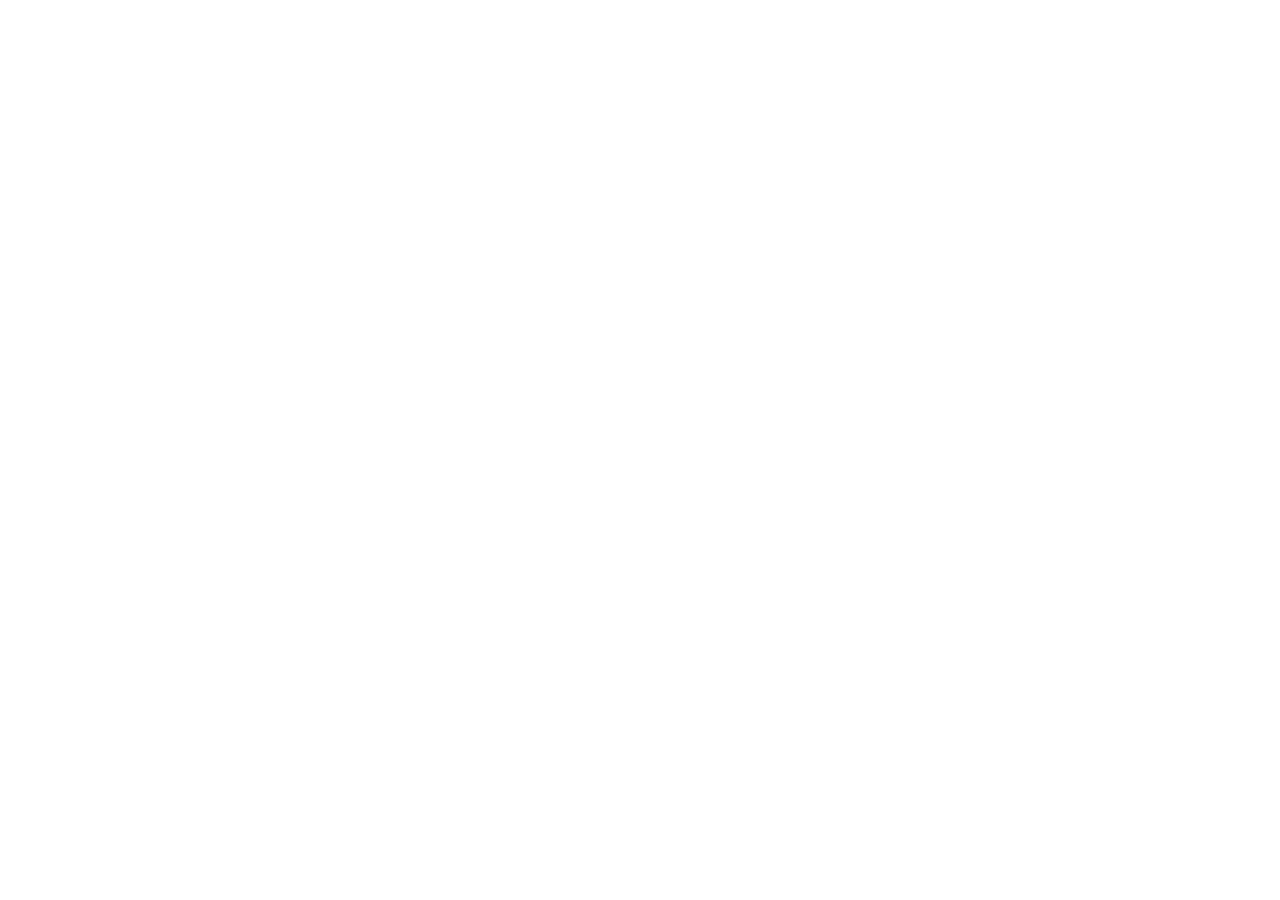
==== index.html @ 66a417a9 "Melhora leitura e aplica marca oficial Kamello com registro" ====
<!doctype html><html lang="pt-BR"><head><meta charset="UTF-8"/><meta name="viewport" content="width=device-width,initial-scale=1,viewport-fit=cover"/><meta name="theme-color" content="#282a51"/><meta name="description" content="Kamello. Pausas ativas e cuidado que cabem no seu dia."/><title>Kamello | Saúde e tecnologia</title>  <script type="module" crossorigin src="/kamellosaude/assets/app-Dc8Pgl37.js"></script>
  <link rel="modulepreload" crossorigin href="/kamellosaude/assets/modulepreload-polyfill-B5Qt9EMX.js">
  <link rel="stylesheet" crossorigin href="/kamellosaude/assets/app-Db_A7lzE.css">
</head><body><div id="root"></div></body></html>
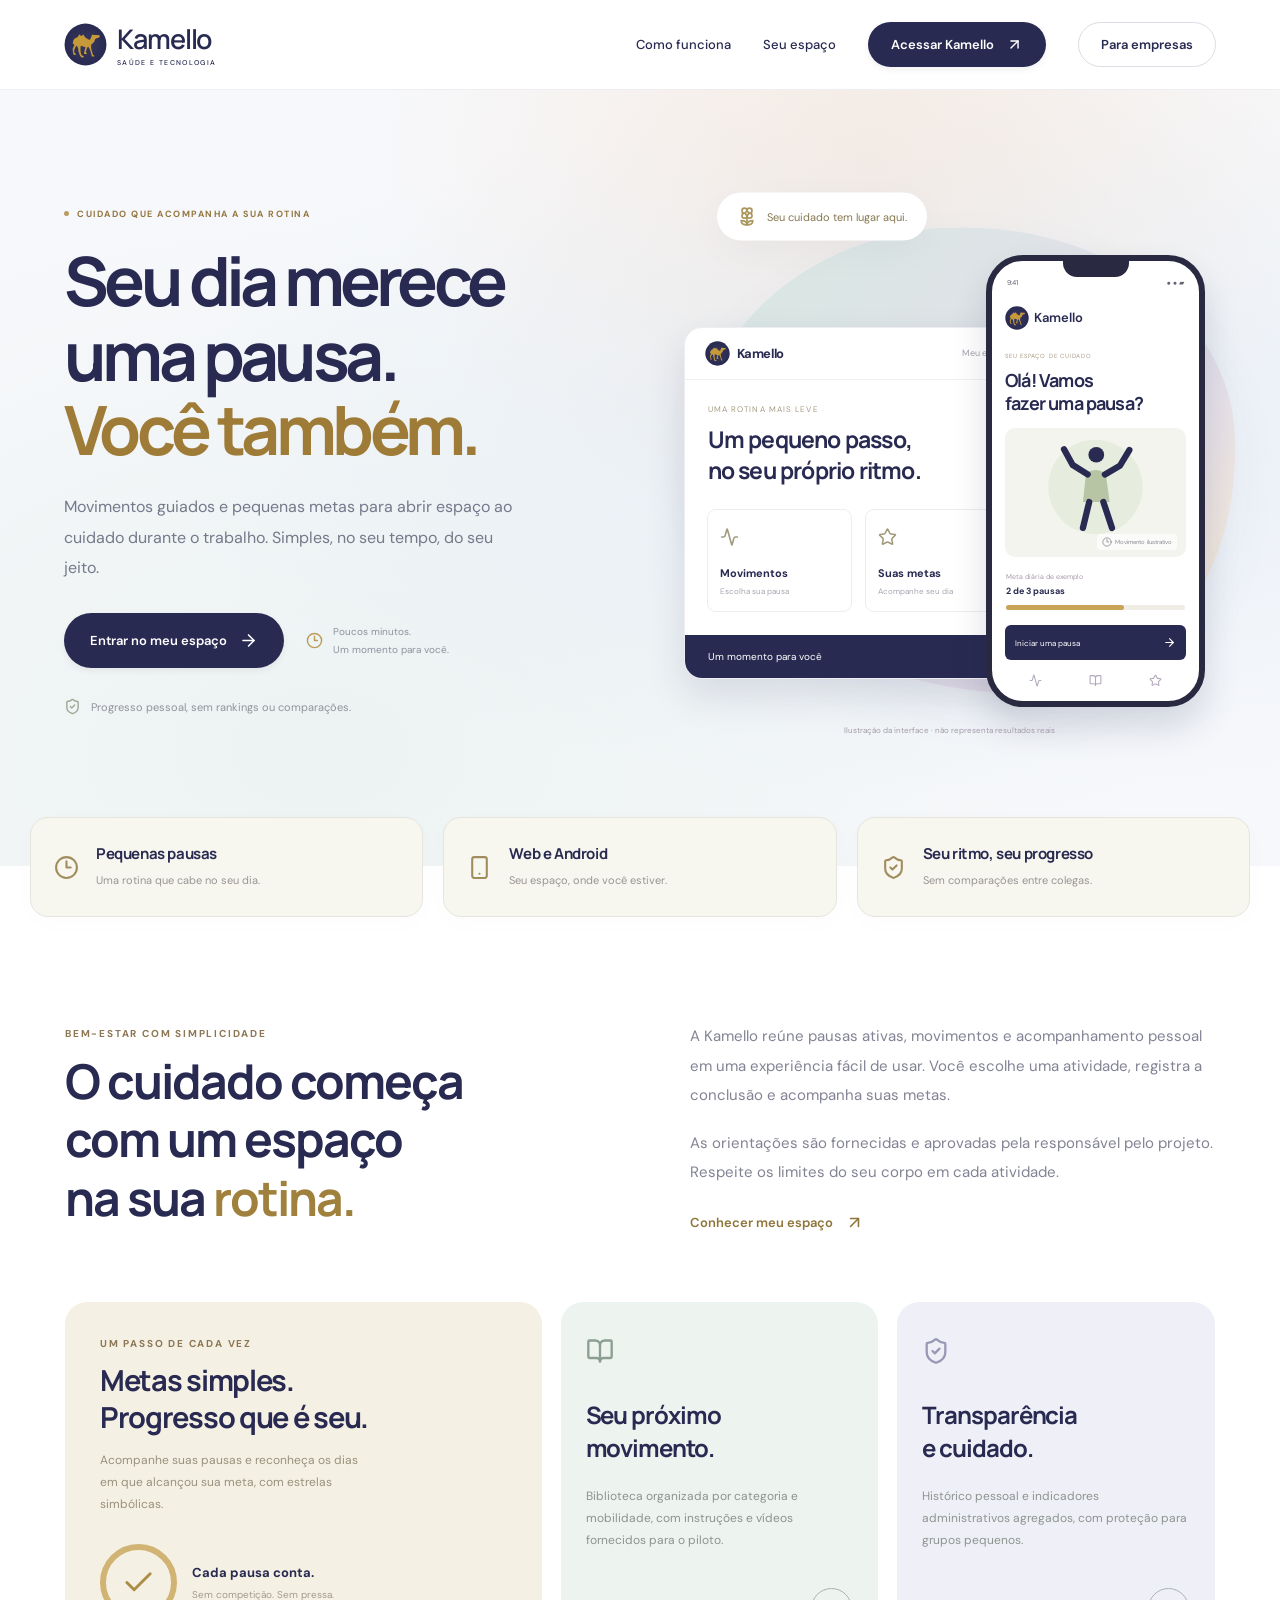
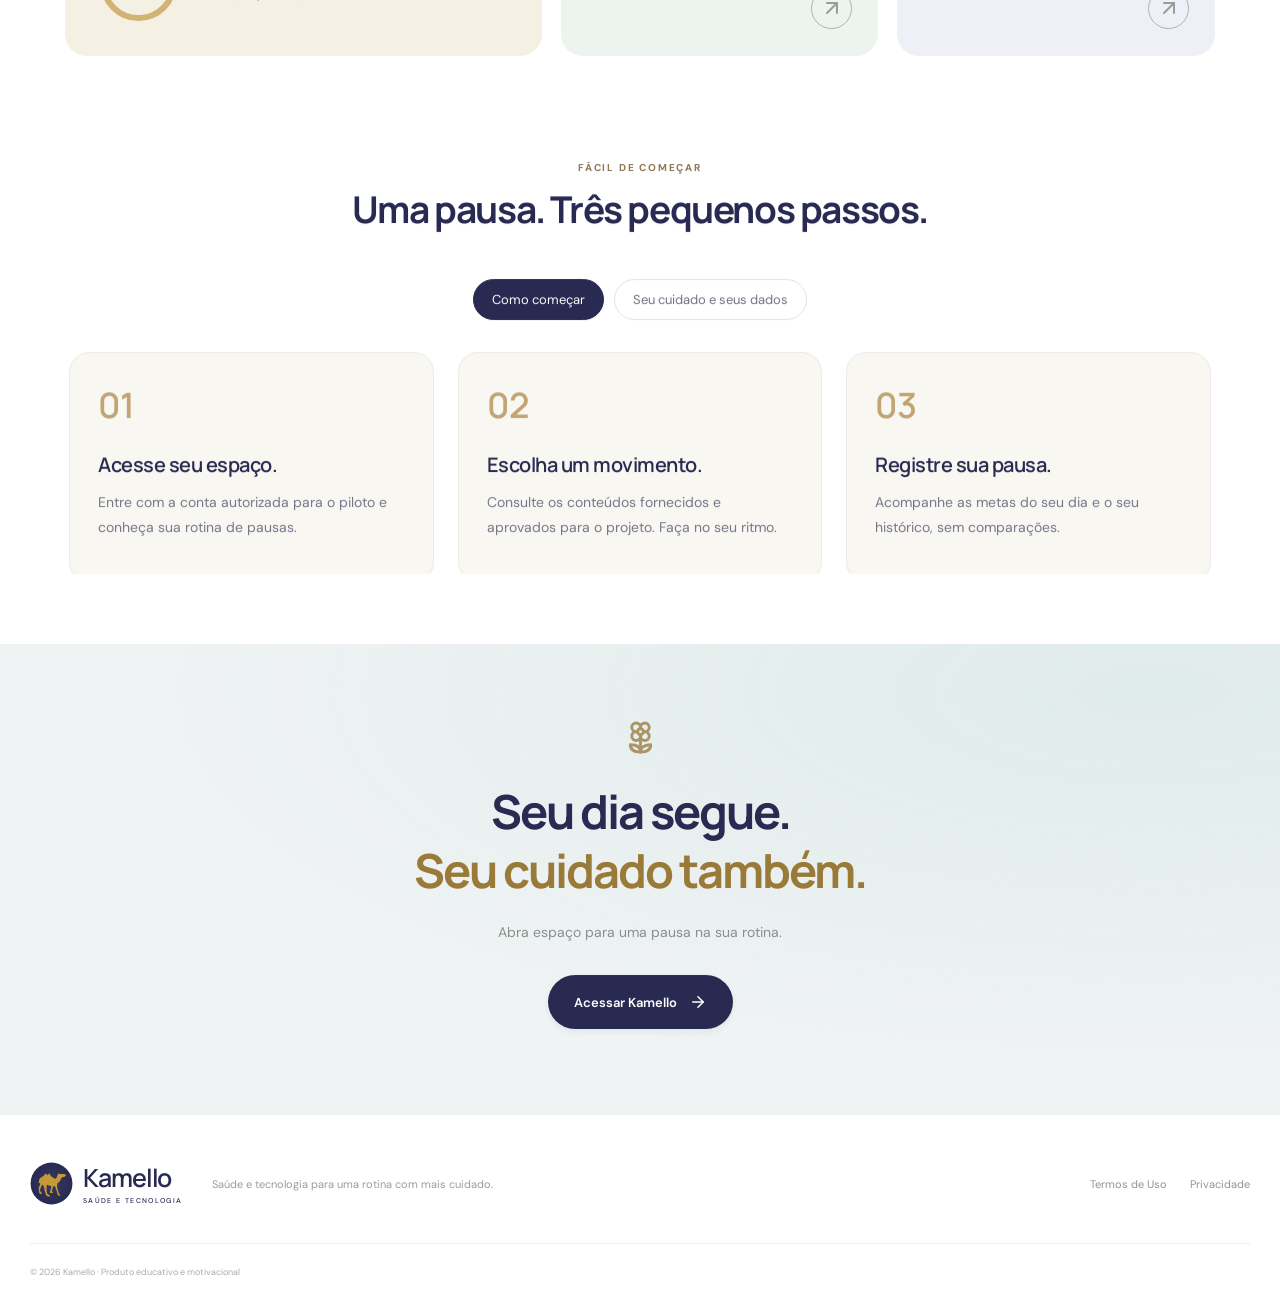
==== commit 5be5332a: "Add files via upload" ====
--- a/index.html
+++ b/index.html
@@ -1,4 +1,4 @@
-<!doctype html><html lang="pt-BR"><head><meta charset="UTF-8"/><meta name="viewport" content="width=device-width,initial-scale=1,viewport-fit=cover"/><meta name="theme-color" content="#282a51"/><meta name="description" content="Kamello. Pausas ativas e cuidado que cabem no seu dia."/><title>Kamello | Saúde e tecnologia</title>  <script type="module" crossorigin src="/kamellosaude/assets/app-Dc8Pgl37.js"></script>
-  <link rel="modulepreload" crossorigin href="/kamellosaude/assets/modulepreload-polyfill-B5Qt9EMX.js">
-  <link rel="stylesheet" crossorigin href="/kamellosaude/assets/app-Db_A7lzE.css">
+<!doctype html><html lang="pt-BR"><head><meta http-equiv="Content-Security-Policy" content="connect-src 'self'; object-src 'none'; base-uri 'self'"><meta charset="UTF-8"/><meta name="viewport" content="width=device-width,initial-scale=1,viewport-fit=cover"/><meta name="theme-color" content="#282a51"/><meta name="description" content="Kamello. Pausas ativas e cuidado que cabem no seu dia."/><title>Kamello | Saúde e tecnologia</title>  <script type="module" crossorigin src="./assets/app-CVI6_7uD.js"></script>
+  <link rel="modulepreload" crossorigin href="./assets/modulepreload-polyfill-B5Qt9EMX.js">
+  <link rel="stylesheet" crossorigin href="./assets/app-C121-s7s.css">
 </head><body><div id="root"></div></body></html>
--- a/assets/app-C121-s7s.css
+++ b/assets/app-C121-s7s.css
@@ -0,0 +1 @@
+@font-face{font-family:DM Sans;font-style:normal;font-display:swap;font-weight:400;src:url(./dm-sans-latin-ext-400-normal-BtiwyxMk.woff2) format("woff2"),url(./dm-sans-latin-ext-400-normal-BjWJ59Pq.woff) format("woff");unicode-range:U+0100-02BA,U+02BD-02C5,U+02C7-02CC,U+02CE-02D7,U+02DD-02FF,U+0304,U+0308,U+0329,U+1D00-1DBF,U+1E00-1E9F,U+1EF2-1EFF,U+2020,U+20A0-20AB,U+20AD-20C0,U+2113,U+2C60-2C7F,U+A720-A7FF}@font-face{font-family:DM Sans;font-style:normal;font-display:swap;font-weight:400;src:url(./dm-sans-latin-400-normal-CW0RaeGs.woff2) format("woff2"),url(./dm-sans-latin-400-normal-BwCSEQnW.woff) format("woff");unicode-range:U+0000-00FF,U+0131,U+0152-0153,U+02BB-02BC,U+02C6,U+02DA,U+02DC,U+0304,U+0308,U+0329,U+2000-206F,U+20AC,U+2122,U+2191,U+2193,U+2212,U+2215,U+FEFF,U+FFFD}@font-face{font-family:DM Sans;font-style:normal;font-display:swap;font-weight:500;src:url(./dm-sans-latin-ext-500-normal-BJfUCQsA.woff2) format("woff2"),url(./dm-sans-latin-ext-500-normal-DR84L5F-.woff) format("woff");unicode-range:U+0100-02BA,U+02BD-02C5,U+02C7-02CC,U+02CE-02D7,U+02DD-02FF,U+0304,U+0308,U+0329,U+1D00-1DBF,U+1E00-1E9F,U+1EF2-1EFF,U+2020,U+20A0-20AB,U+20AD-20C0,U+2113,U+2C60-2C7F,U+A720-A7FF}@font-face{font-family:DM Sans;font-style:normal;font-display:swap;font-weight:500;src:url(./dm-sans-latin-500-normal-B9HHJjqV.woff2) format("woff2"),url(./dm-sans-latin-500-normal-Dr3UlScf.woff) format("woff");unicode-range:U+0000-00FF,U+0131,U+0152-0153,U+02BB-02BC,U+02C6,U+02DA,U+02DC,U+0304,U+0308,U+0329,U+2000-206F,U+20AC,U+2122,U+2191,U+2193,U+2212,U+2215,U+FEFF,U+FFFD}@font-face{font-family:DM Sans;font-style:normal;font-display:swap;font-weight:600;src:url(./dm-sans-latin-ext-600-normal-4vooXBpG.woff2) format("woff2"),url(./dm-sans-latin-ext-600-normal-DRtaDpgU.woff) format("woff");unicode-range:U+0100-02BA,U+02BD-02C5,U+02C7-02CC,U+02CE-02D7,U+02DD-02FF,U+0304,U+0308,U+0329,U+1D00-1DBF,U+1E00-1E9F,U+1EF2-1EFF,U+2020,U+20A0-20AB,U+20AD-20C0,U+2113,U+2C60-2C7F,U+A720-A7FF}@font-face{font-family:DM Sans;font-style:normal;font-display:swap;font-weight:600;src:url(./dm-sans-latin-600-normal-Aqo67rzb.woff2) format("woff2"),url(./dm-sans-latin-600-normal-BmdmIIQ2.woff) format("woff");unicode-range:U+0000-00FF,U+0131,U+0152-0153,U+02BB-02BC,U+02C6,U+02DA,U+02DC,U+0304,U+0308,U+0329,U+2000-206F,U+20AC,U+2122,U+2191,U+2193,U+2212,U+2215,U+FEFF,U+FFFD}@font-face{font-family:DM Sans;font-style:normal;font-display:swap;font-weight:700;src:url(./dm-sans-latin-ext-700-normal-CJIcxD6K.woff2) format("woff2"),url(./dm-sans-latin-ext-700-normal-BLI3TTWz.woff) format("woff");unicode-range:U+0100-02BA,U+02BD-02C5,U+02C7-02CC,U+02CE-02D7,U+02DD-02FF,U+0304,U+0308,U+0329,U+1D00-1DBF,U+1E00-1E9F,U+1EF2-1EFF,U+2020,U+20A0-20AB,U+20AD-20C0,U+2113,U+2C60-2C7F,U+A720-A7FF}@font-face{font-family:DM Sans;font-style:normal;font-display:swap;font-weight:700;src:url(./dm-sans-latin-700-normal-DvUfVpUG.woff2) format("woff2"),url(./dm-sans-latin-700-normal-CUSSCpQX.woff) format("woff");unicode-range:U+0000-00FF,U+0131,U+0152-0153,U+02BB-02BC,U+02C6,U+02DA,U+02DC,U+0304,U+0308,U+0329,U+2000-206F,U+20AC,U+2122,U+2191,U+2193,U+2212,U+2215,U+FEFF,U+FFFD}@font-face{font-family:Manrope;font-style:normal;font-display:swap;font-weight:500;src:url([data-uri]) format("woff2"),url([data-uri]) format("woff");unicode-range:U+0460-052F,U+1C80-1C8A,U+20B4,U+2DE0-2DFF,U+A640-A69F,U+FE2E-FE2F}@font-face{font-family:Manrope;font-style:normal;font-display:swap;font-weight:500;src:url(./manrope-cyrillic-500-normal-B1OEZity.woff2) format("woff2"),url(./manrope-cyrillic-500-normal-CNwnNrRC.woff) format("woff");unicode-range:U+0301,U+0400-045F,U+0490-0491,U+04B0-04B1,U+2116}@font-face{font-family:Manrope;font-style:normal;font-display:swap;font-weight:500;src:url(./manrope-greek-500-normal-GeMIHyWm.woff2) format("woff2"),url(./manrope-greek-500-normal-DyxYGEtJ.woff) format("woff");unicode-range:U+0370-0377,U+037A-037F,U+0384-038A,U+038C,U+038E-03A1,U+03A3-03FF}@font-face{font-family:Manrope;font-style:normal;font-display:swap;font-weight:500;src:url(./manrope-vietnamese-500-normal-DCXiE_xi.woff2) format("woff2"),url(./manrope-vietnamese-500-normal-DaZ8i3XM.woff) format("woff");unicode-range:U+0102-0103,U+0110-0111,U+0128-0129,U+0168-0169,U+01A0-01A1,U+01AF-01B0,U+0300-0301,U+0303-0304,U+0308-0309,U+0323,U+0329,U+1EA0-1EF9,U+20AB}@font-face{font-family:Manrope;font-style:normal;font-display:swap;font-weight:500;src:url(./manrope-latin-ext-500-normal-dm74KBQw.woff2) format("woff2"),url(./manrope-latin-ext-500-normal-EtoS1VaI.woff) format("woff");unicode-range:U+0100-02BA,U+02BD-02C5,U+02C7-02CC,U+02CE-02D7,U+02DD-02FF,U+0304,U+0308,U+0329,U+1D00-1DBF,U+1E00-1E9F,U+1EF2-1EFF,U+2020,U+20A0-20AB,U+20AD-20C0,U+2113,U+2C60-2C7F,U+A720-A7FF}@font-face{font-family:Manrope;font-style:normal;font-display:swap;font-weight:500;src:url(./manrope-latin-500-normal-BYYD-dBL.woff2) format("woff2"),url(./manrope-latin-500-normal-DMZssgOp.woff) format("woff");unicode-range:U+0000-00FF,U+0131,U+0152-0153,U+02BB-02BC,U+02C6,U+02DA,U+02DC,U+0304,U+0308,U+0329,U+2000-206F,U+20AC,U+2122,U+2191,U+2193,U+2212,U+2215,U+FEFF,U+FFFD}@font-face{font-family:Manrope;font-style:normal;font-display:swap;font-weight:600;src:url([data-uri]) format("woff2"),url([data-uri]) format("woff");unicode-range:U+0460-052F,U+1C80-1C8A,U+20B4,U+2DE0-2DFF,U+A640-A69F,U+FE2E-FE2F}@font-face{font-family:Manrope;font-style:normal;font-display:swap;font-weight:600;src:url(./manrope-cyrillic-600-normal-DvRl3Mj-.woff2) format("woff2"),url(./manrope-cyrillic-600-normal-It4mZcQk.woff) format("woff");unicode-range:U+0301,U+0400-045F,U+0490-0491,U+04B0-04B1,U+2116}@font-face{font-family:Manrope;font-style:normal;font-display:swap;font-weight:600;src:url(./manrope-greek-600-normal-BoRV6lzK.woff2) format("woff2"),url(./manrope-greek-600-normal-CF2i9ZRY.woff) format("woff");unicode-range:U+0370-0377,U+037A-037F,U+0384-038A,U+038C,U+038E-03A1,U+03A3-03FF}@font-face{font-family:Manrope;font-style:normal;font-display:swap;font-weight:600;src:url(./manrope-vietnamese-600-normal-C1J5PCl_.woff2) format("woff2"),url(./manrope-vietnamese-600-normal-lA7a_7Ok.woff) format("woff");unicode-range:U+0102-0103,U+0110-0111,U+0128-0129,U+0168-0169,U+01A0-01A1,U+01AF-01B0,U+0300-0301,U+0303-0304,U+0308-0309,U+0323,U+0329,U+1EA0-1EF9,U+20AB}@font-face{font-family:Manrope;font-style:normal;font-display:swap;font-weight:600;src:url(./manrope-latin-ext-600-normal-_gBojHdJ.woff2) format("woff2"),url(./manrope-latin-ext-600-normal-u5Pl7hTU.woff) format("woff");unicode-range:U+0100-02BA,U+02BD-02C5,U+02C7-02CC,U+02CE-02D7,U+02DD-02FF,U+0304,U+0308,U+0329,U+1D00-1DBF,U+1E00-1E9F,U+1EF2-1EFF,U+2020,U+20A0-20AB,U+20AD-20C0,U+2113,U+2C60-2C7F,U+A720-A7FF}@font-face{font-family:Manrope;font-style:normal;font-display:swap;font-weight:600;src:url(./manrope-latin-600-normal-4f0koTD-.woff2) format("woff2"),url(./manrope-latin-600-normal-BqgrALkZ.woff) format("woff");unicode-range:U+0000-00FF,U+0131,U+0152-0153,U+02BB-02BC,U+02C6,U+02DA,U+02DC,U+0304,U+0308,U+0329,U+2000-206F,U+20AC,U+2122,U+2191,U+2193,U+2212,U+2215,U+FEFF,U+FFFD}@font-face{font-family:Manrope;font-style:normal;font-display:swap;font-weight:700;src:url([data-uri]) format("woff2"),url([data-uri]) format("woff");unicode-range:U+0460-052F,U+1C80-1C8A,U+20B4,U+2DE0-2DFF,U+A640-A69F,U+FE2E-FE2F}@font-face{font-family:Manrope;font-style:normal;font-display:swap;font-weight:700;src:url(./manrope-cyrillic-700-normal-Dw_fZAg2.woff2) format("woff2"),url(./manrope-cyrillic-700-normal-7JNVKxyl.woff) format("woff");unicode-range:U+0301,U+0400-045F,U+0490-0491,U+04B0-04B1,U+2116}@font-face{font-family:Manrope;font-style:normal;font-display:swap;font-weight:700;src:url(./manrope-greek-700-normal-CHUG9PD8.woff2) format("woff2"),url(./manrope-greek-700-normal-DyfsrCpP.woff) format("woff");unicode-range:U+0370-0377,U+037A-037F,U+0384-038A,U+038C,U+038E-03A1,U+03A3-03FF}@font-face{font-family:Manrope;font-style:normal;font-display:swap;font-weight:700;src:url(./manrope-vietnamese-700-normal-CUqMx5-1.woff2) format("woff2"),url(./manrope-vietnamese-700-normal-pt65Fn2Z.woff) format("woff");unicode-range:U+0102-0103,U+0110-0111,U+0128-0129,U+0168-0169,U+01A0-01A1,U+01AF-01B0,U+0300-0301,U+0303-0304,U+0308-0309,U+0323,U+0329,U+1EA0-1EF9,U+20AB}@font-face{font-family:Manrope;font-style:normal;font-display:swap;font-weight:700;src:url(./manrope-latin-ext-700-normal-DYOwVNan.woff2) format("woff2"),url(./manrope-latin-ext-700-normal-eVCcYqtJ.woff) format("woff");unicode-range:U+0100-02BA,U+02BD-02C5,U+02C7-02CC,U+02CE-02D7,U+02DD-02FF,U+0304,U+0308,U+0329,U+1D00-1DBF,U+1E00-1E9F,U+1EF2-1EFF,U+2020,U+20A0-20AB,U+20AD-20C0,U+2113,U+2C60-2C7F,U+A720-A7FF}@font-face{font-family:Manrope;font-style:normal;font-display:swap;font-weight:700;src:url(./manrope-latin-700-normal-BZp_XxE4.woff2) format("woff2"),url(./manrope-latin-700-normal-DGRFkw-m.woff) format("woff");unicode-range:U+0000-00FF,U+0131,U+0152-0153,U+02BB-02BC,U+02C6,U+02DA,U+02DC,U+0304,U+0308,U+0329,U+2000-206F,U+20AC,U+2122,U+2191,U+2193,U+2212,U+2215,U+FEFF,U+FFFD}:root{font-family:DM Sans,sans-serif;color:#292b4b;background:#f8f8f6;font-synthesis:none;--navy: #282a51;--gold: #c99b43;--muted: #797a89;--line: #e9e9e7}*{box-sizing:border-box}body{margin:0}button,input,select,textarea{font:inherit}button,a,input,select,textarea{-webkit-tap-highlight-color:transparent}button{cursor:pointer}a{color:inherit;text-decoration:none}button:disabled{opacity:.5;cursor:not-allowed}button:focus-visible,a:focus-visible,input:focus-visible,select:focus-visible,textarea:focus-visible{outline:3px solid #ba913c;outline-offset:3px}h1,h2,h3{font-family:Manrope,sans-serif;letter-spacing:-.045em;margin:0;line-height:1.25}h1{font-size:32px;font-weight:750}h2{font-size:22px;font-weight:700}h3{font-size:17px;font-weight:700}p{color:var(--muted);line-height:1.7}small{font-size:12px}.eyebrow{display:block;font-size:10px;font-weight:700;letter-spacing:1.8px;color:#8c7653;margin-bottom:12px}.brand{display:flex;align-items:center;gap:10px;width:max-content}.brand img{width:43px;height:43px}.brand span{font-family:Manrope,sans-serif;font-size:25px;letter-spacing:-1.1px;font-weight:600}.brand small{display:block;font-family:DM Sans,sans-serif;font-size:7px;letter-spacing:1.35px;line-height:1.8;font-weight:500}.button{display:inline-flex;gap:12px;align-items:center;justify-content:center;border-radius:9px;border:1px solid transparent;padding:13px 19px;font-size:13px;font-weight:600;min-height:45px;transition:.2s}.button:hover{transform:translateY(-1px)}.primary{background:var(--navy);color:#fff;box-shadow:0 3px 6px #282a5110}.secondary{background:#fff;border-color:#dddde5;color:var(--navy)}.full{width:100%}.large{padding:17px 25px}.text-btn{padding:4px 0;border:0;background:transparent;color:#515378;font-size:13px}.icon-btn{background:transparent;border:0;color:var(--navy);display:inline-flex;align-items:center;justify-content:center;padding:8px}.muted{color:var(--muted);font-size:12px}.gold{color:var(--gold)}.panel{background:#fff;border:1px solid var(--line);border-radius:14px;padding:26px}.badge{display:inline-flex;border-radius:5px;background:#f3eee6;color:#866b3f;padding:5px 8px;font-size:11px}.badge.green{background:#edf4ee;color:#5f8367}.loading{padding:50px;display:flex;justify-content:center;align-items:center;gap:10px;color:var(--muted)}.spin{animation:spin 1s linear infinite}@keyframes spin{to{transform:rotate(360deg)}}.error,.success,.info{padding:13px 15px;font-size:13px;border-radius:8px;line-height:1.6;margin:15px 0;display:flex;gap:10px;align-items:center}.error{background:#fff0ed;color:#943e32;border:1px solid #f0cec7}.success{background:#eef7ef;color:#35714a}.info{background:#f5f1e8;color:#816d45}.back{display:inline-flex;align-items:center;gap:8px;font-size:12px;color:var(--muted);margin-bottom:24px}.inline-actions{display:flex;align-items:center;gap:22px;margin-top:25px}.legal-links{display:flex;gap:10px;font-size:10px;color:#9292a2}.legal-links a:hover{text-decoration:underline}.shell{display:flex;min-height:100vh}.sidebar{position:fixed;inset:0 auto 0 0;display:flex;flex-direction:column;width:236px;background:#fff;border-right:1px solid var(--line);padding:38px 24px 22px;z-index:20}.sidebar .brand{margin-left:5px}.nav-label{font-size:9px;letter-spacing:1.8px;color:#a3a2ad;margin:47px 17px 15px}.sidebar nav{display:flex;flex-direction:column;gap:6px}.sidebar nav a{display:flex;align-items:center;gap:13px;padding:13px 16px;color:#7f7f90;font-size:13px;border-radius:8px}.sidebar nav a.active{background:#f2f0eb;color:var(--navy);font-weight:600}.sidebar nav a.active svg{color:#ae8431}.sidebar nav a:hover{background:#f7f6f3}.sidebar-foot{margin-top:auto}.care-note{padding:20px 14px 28px;color:#b59458}.care-note p{font-size:10px;line-height:1.8;margin:9px 0;color:#9996a0}.care-note strong{font-weight:500;color:#706e7e}.logout{display:flex;align-items:center;gap:12px;width:100%;border:none;background:transparent;padding:15px;color:#888697;font-size:12px}.sidebar .legal-links{padding:14px 16px 0}.workspace{margin-left:236px;width:calc(100% - 236px)}.topbar{height:80px;border-bottom:1px solid var(--line);display:flex;align-items:center;gap:20px;padding:0 43px;background:#ffffff90}.breadcrumb{font-size:11px;color:#9392a0}.breadcrumb span{margin:0 12px;color:#c7c5cf}.company-tag{font-size:11px;color:#838394;margin-left:auto}.avatar{width:34px;height:34px;border-radius:50%;display:flex;align-items:center;justify-content:center;background:#eeeadf;border:3px solid white;font-weight:600;font-size:13px;color:#967639}.avatar.large{width:58px;height:58px;font-size:22px;border:0}.demo-bar{padding:7px 43px;font-size:9px;color:#908466;background:#f3efe5;display:flex;align-items:center;gap:7px;letter-spacing:.2px}.dot{width:5px;height:5px;background:#bc9d56;border-radius:50%}.page-content{max-width:1340px;margin:auto;padding:41px 43px 22px}.page-title{display:flex;justify-content:space-between;align-items:center;margin-bottom:30px;gap:20px}.page-title .eyebrow{font-size:9px;margin-bottom:13px}.page-title p{font-size:12px;margin:12px 0 0}.app-footer{max-width:1340px;margin:25px auto 0;padding:24px 43px;color:#aaa6ae;font-size:10px;display:flex;justify-content:space-between}.mobile-menu,.scrim{display:none}.day-grid{display:grid;grid-template-columns:1.95fr 1fr;gap:22px}.daily-card{background:#f5eee0;border:1px solid #e9dec7;padding:32px;border-radius:14px;display:flex;align-items:center;justify-content:space-between;gap:20px}.daily-card h2{font-size:25px;font-weight:750;line-height:1.38}.daily-card p{max-width:255px;font-size:11px;color:#9b8e78;margin:16px 0 22px}.daily-card .eyebrow{font-size:9px}.daily-card .button{font-size:11px;padding:12px 15px}.progress-ring{width:150px;height:150px;border-radius:50%;padding:9px;flex-shrink:0;transform:rotate(0)}.progress-ring>div{border-radius:50%;width:100%;height:100%;background:#f5eee0;display:flex;flex-direction:column;align-items:center;justify-content:center}.progress-ring strong{font-size:36px;font-family:Manrope,sans-serif;line-height:1.4;font-weight:750}.progress-ring small{font-size:17px;color:#a9a099;font-weight:500;margin-left:3px}.progress-ring span{font-size:10px;color:#9a8d78}.progress-ring b{font-weight:500;font-size:9px;color:#ac843e;margin-top:10px}.month-card{border:1px solid #e9e7ed;border-radius:14px;background:#f0eff6;padding:26px;display:flex;align-items:flex-start;flex-direction:column}.icon-pill{width:37px;height:37px;background:#ffffff90;border-radius:10px;display:flex;align-items:center;justify-content:center;color:#b78d3b}.icon-pill svg{width:19px}.month-card>span{font-size:8px;letter-spacing:1.5px;color:#878397;margin:17px 0 10px}.month-card>strong{font-family:Manrope;font-size:38px;line-height:1.2}.month-card strong small{font-size:14px;font-family:DM Sans;color:#8a8697;font-weight:400}.month-card p{font-size:10px;color:#9993a4;line-height:1.8;margin:12px 0 18px}.month-card a{display:flex;align-items:center;gap:9px;font-size:10px;font-weight:600;margin-top:auto}.stats-row{display:grid;grid-template-columns:repeat(3,1fr);gap:20px;margin:24px 0 35px}.stats-row article{border:1px solid var(--line);padding:21px;background:#fff;border-radius:11px;display:flex;align-items:center;gap:15px}.stats-row article>svg{width:24px;color:#a48b57}.stats-row span{display:block;font-size:10px;color:#9794a0}.stats-row strong{display:block;font-size:26px;font-family:Manrope;margin-top:6px;font-weight:700}.stats-row small{font-family:DM Sans;font-size:10px;font-weight:400;color:#a5a0ac}.stat-icon{height:42px;width:42px;border-radius:10px;display:flex;align-items:center;justify-content:center}.stat-icon svg{width:20px}.stat-icon.green{background:#edf2ea;color:#80977c}.stat-icon.gold{background:#faf2e3;color:#b2985e}.stat-icon.purple{background:#f1eef6;color:#9991b0}.section-heading{display:flex;align-items:center;justify-content:space-between;gap:20px;margin:30px 0 21px}.section-heading h2{font-size:19px}.user-pagination{flex-wrap:wrap}.user-pagination .muted{text-align:center}.section-heading .eyebrow{font-size:8px;margin-bottom:8px}.section-heading a{font-size:11px;display:flex;align-items:center;gap:8px}.movement-grid{display:grid;grid-template-columns:repeat(3,minmax(0,1fr));gap:20px}.movement-card{overflow:hidden;border:1px solid var(--line);border-radius:12px;background:#fff;transition:.2s}.movement-card:hover{transform:translateY(-4px);box-shadow:0 9px 25px #282a5109}.movement-art{height:161px;position:relative;overflow:hidden;display:flex;justify-content:center}.movement-art>img{width:100%;height:100%;object-fit:cover}.tone-0{background:#eaf0e9;color:#8fa58b}.tone-1{background:#eeedf5;color:#a598b9}.tone-2{background:#f8efe4;color:#d8aa74}.tone-3{background:#e9f0f3;color:#87a7b8}.pose{height:100%;max-width:270px;display:block}.duration{position:absolute;bottom:12px;right:13px;display:flex;align-items:center;gap:4px;font-size:9px;background:#fffb;padding:5px 8px;border-radius:5px;color:#64616e}.movement-card-body{padding:21px}.movement-card-body .eyebrow{font-size:8px;color:#a29aaa;margin-bottom:10px}.movement-card-body h3{font-size:15px;letter-spacing:-.03em}.movement-card-body>div{display:flex;align-items:center;justify-content:space-between;margin-top:16px;font-size:10px;color:#a7a0aa}.circle-arrow{width:26px;height:26px;border-radius:50%;background:#f4f2ee;display:flex;align-items:center;justify-content:center;color:#a58f65}.gentle-note{display:flex;gap:11px;align-items:center;background:#f0f1ed;padding:15px 18px;border-radius:8px;margin-top:27px;color:#97968b;font-size:10px}.gentle-note svg{flex-shrink:0}.filters{display:flex;align-items:flex-end;gap:15px;padding:20px;background:#fff;border:1px solid var(--line);border-radius:11px;margin-bottom:25px}.filters label{margin:0;min-width:130px;font-size:10px}.filters .search{display:flex;align-items:center;gap:10px;flex:1;min-width:160px;border:1px solid #dfdfe3;border-radius:7px;padding:0 12px;height:44px;color:#aaa5b1}.search input{border:0;background:transparent;min-width:0;padding:10px 0;box-shadow:none;outline:none}.result-count{font-size:11px}.empty{text-align:center;padding:60px;color:#aba6b0}.empty svg{margin-bottom:15px}.detail-grid{display:grid;grid-template-columns:1.6fr 1fr;gap:24px}.detail-art{height:250px;background:#eaf0e9;color:#8fa58b;border-radius:9px;display:flex;justify-content:center;margin-bottom:25px}.detail-art img{width:100%;height:100%;object-fit:cover;border-radius:9px}.prewrap{white-space:pre-wrap;font-size:13px}.completion-card{height:max-content;position:sticky;top:20px}.completion-card h2{margin:20px 0;font-size:22px}.detail-meta{display:flex;flex-direction:column;gap:13px;border-top:1px solid var(--line);border-bottom:1px solid var(--line);padding:20px 0;color:#9792a1;font-size:12px}.detail-meta span{display:flex;gap:10px;align-items:center}.completion-card p{font-size:12px;margin:24px 0}.completion-card>small{font-size:9px;color:#aaa5ae;text-align:center;display:block;margin-top:20px}.completed{flex-direction:column;text-align:center;gap:14px;padding:22px}.completed span{font-size:11px}.completed a{display:flex;gap:7px;align-items:center}.calendar-grid{display:grid;grid-template-columns:repeat(10,1fr);gap:10px}.calendar-cell{background:#f8f7f5;min-height:68px;border-radius:8px;display:flex;align-items:center;justify-content:center;flex-direction:column;gap:9px;font-size:11px;color:#a8a4ac}.calendar-cell.active{background:#f3eee1;color:#ba9447}.small-dot{width:4px;height:4px;border-radius:50%;background:#cac6cc;display:inline-block}.legend{display:flex;gap:20px;font-size:10px;color:#a19ba7;margin:20px 0 28px}.legend>span{display:flex;align-items:center;gap:6px}.history-list>div{display:flex;align-items:center;gap:20px;border-top:1px solid var(--line);padding:17px 0;font-size:12px}.history-list>div>div{flex:1;min-width:0}.history-list strong{display:block;font-size:12px;margin-bottom:5px}.history-list div>span{font-size:10px;color:#a09aa6}.history-list>div>span{white-space:nowrap}.profile-form{max-width:760px}.profile-heading{display:flex;gap:20px;align-items:center;padding-bottom:22px;margin-bottom:24px;border-bottom:1px solid var(--line)}.profile-heading h2{font-size:22px}.profile-heading p{font-size:12px;margin:6px 0 0}label{display:flex;flex-direction:column;gap:8px;font-size:12px;color:#757185;margin-bottom:18px}input,select,textarea{padding:12px 13px;border:1px solid #e0dfe5;border-radius:7px;background:#fff;color:#393651;width:100%;font-size:12px}input:disabled{background:#f7f6f4;color:#a9a3af}textarea{resize:vertical;min-height:88px;line-height:1.6}.form-grid{display:grid;grid-template-columns:1fr 1fr;gap:0 20px}.check-label{flex-direction:row;align-items:center;flex-wrap:wrap;gap:7px;line-height:1.8;font-size:11px}.check-label input{width:16px;height:16px;accent-color:var(--navy)}.check-label a{text-decoration:underline}.profile-form .check-label{margin:25px 0}.reminder{display:flex;align-items:center;gap:12px;background:#f8eed7;padding:12px 20px;border:1px solid #e7d4a9;border-radius:10px;margin:20px 0}.reminder p{font-size:12px;margin:0;flex:1}.tabs{display:flex;flex-wrap:wrap;gap:10px;border-bottom:1px solid var(--line);margin-bottom:30px}.tabs button{display:flex;align-items:center;gap:8px;background:none;border:0;border-bottom:2px solid transparent;padding:15px;font-size:12px;color:#9a95a5}.tabs button.active{color:var(--navy);border-color:var(--gold)}.admin-stats{display:grid;grid-template-columns:repeat(4,1fr);gap:17px;margin:24px 0}.admin-stats article span{font-size:11px;color:#a09aa6}.admin-stats article strong{display:block;font-size:32px;font-family:Manrope;margin-top:12px}.bar-chart{margin-top:30px;display:flex;flex-direction:column;gap:20px}.bar-chart>div{display:flex;align-items:center;gap:15px;font-size:11px}.bar-chart>div>span{width:60px;color:#a59fa8}.bar-chart>div>div{flex:1;background:#f7f4ed;border-radius:5px;overflow:hidden;height:19px}.bar-chart i{display:block;height:100%;background:#c4a261;border-radius:5px}.bar-chart strong{width:30px}.sector-row{display:flex;justify-content:space-between;gap:10px;padding:18px 0;border-bottom:1px solid var(--line);font-size:12px}.table-wrap{overflow:auto;background:#fff;border:1px solid var(--line);border-radius:12px}table{border-collapse:collapse;width:100%;text-align:left;font-size:12px}th{padding:18px 22px;font-weight:500;color:#a09aa9;background:#fcfbfa;border-bottom:1px solid var(--line)}td{padding:17px 22px;border-bottom:1px solid var(--line);color:#81798e}td strong{font-weight:500;color:var(--navy)}td small{display:block;font-size:10px;margin-top:5px;color:#aaa4af}td select{min-width:130px}td:last-child{min-width:100px}.modal-backdrop{position:fixed;inset:0;z-index:40;background:#21224166;display:flex;justify-content:center;align-items:center;padding:24px}.modal{background:#fff;border-radius:14px;padding:28px;max-width:760px;width:100%;max-height:90vh;overflow:auto}.modal .section-heading{margin-top:0}.settings-columns{display:grid;grid-template-columns:1fr 1fr;gap:24px}.settings-columns h2{margin-bottom:25px}.landing{background:#faf9f6}.landing>header{display:flex;align-items:center;justify-content:space-between;padding:30px 7%;border-bottom:1px solid #ece9e1}.landing header>div{display:flex;align-items:center;gap:35px;font-size:12px}.landing-hero{max-width:1320px;margin:auto;display:grid;grid-template-columns:1fr 1fr;gap:40px;padding:90px 7% 75px;align-items:center}.landing h1{font-size:66px;line-height:1.1;font-weight:700;letter-spacing:-.065em}.landing em,.auth-art em{font-style:normal;color:#c29a4c}.landing-hero p{font-size:14px;line-height:1.85;margin:25px 0 30px}.landing-note{display:flex;align-items:center;gap:9px;font-size:10px;color:#aaa18b;margin-top:25px}.hero-art{height:475px;position:relative;background:#f0ecdf;border-radius:200px 200px 35px 35px;display:flex;align-items:center;justify-content:center;isolation:isolate}.hero-art img{max-width:75%;max-height:75%;object-fit:contain;z-index:1}.art-ring{position:absolute;inset:25px;border:1px solid #d8c9a9;border-radius:inherit;z-index:-1}.float-tag{position:absolute;top:45px;left:-25px;padding:14px 21px;border:1px solid #ece7da;border-radius:12px;background:#fff;box-shadow:0 12px 30px #282a5108;display:flex;align-items:center;gap:10px;font-size:11px;color:#968565}.float-tag svg{color:#b5985b}.art-bottom{position:absolute;bottom:20px;letter-spacing:2px;font-size:7px;color:#aa9b7b;display:flex;gap:9px;align-items:center}.gold-dot{width:5px;height:5px;border-radius:50%;background:#b99c65}.landing section{padding:55px 7% 75px;max-width:1320px;margin:auto}.landing section h2{font-size:32px;margin-bottom:35px}.steps{display:grid;grid-template-columns:repeat(3,1fr);gap:25px}.steps article{background:#fff;border:1px solid #edeae2;border-radius:12px;padding:30px;position:relative}.steps article>svg{color:#b7a078;width:24px}.steps article>span{position:absolute;right:25px;top:28px;color:#e4ded0;font-family:Manrope;font-size:25px}.steps h3{margin:25px 0 13px}.steps p{font-size:12px}.landing>footer{display:flex;align-items:center;justify-content:space-between;padding:28px 7%;border-top:1px solid #ece9e1;gap:20px}.landing footer p{font-size:10px}.landing footer>div{display:flex;gap:20px;font-size:10px}.auth-layout{min-height:100vh;display:grid;grid-template-columns:44% 56%;background:#fff}.auth-art{display:flex;flex-direction:column;justify-content:space-between;background:#f0ecdf;padding:45px 55px;color:var(--navy);position:relative;overflow:hidden}.auth-art:after{content:"";position:absolute;border:1px solid #d8c9a9;border-radius:50%;width:650px;height:650px;bottom:-400px;left:30px;pointer-events:none}.auth-art .eyebrow{color:#a18b5e}.auth-art h1{font-size:44px;line-height:1.3;font-weight:650}.auth-art p{font-size:12px;color:#a6987d}.auth-art>span{font-size:9px;color:#b0a38b}.auth-content{padding:50px 60px}.auth-form{max-width:370px;margin:40px auto}.auth-form h2{font-size:30px}.auth-form>p{font-size:12px;margin-bottom:27px}.auth-form>label{margin-bottom:20px}.auth-form .full{margin-top:6px}.auth-form>.text-btn{display:block;margin:20px auto}.auth-switch{text-align:center;font-size:11px}.auth-switch button{background:none;border:0;color:#a78a51;font-weight:600;font-size:11px}.auth-form .legal-links{justify-content:center;gap:20px;margin-top:40px}.demo-access{border:1px solid #eee4d2;border-radius:8px;background:#faf7f1;padding:12px;margin:22px 0}.demo-access strong{font-size:10px;font-weight:500}.demo-access>div{display:flex;gap:8px;margin-top:10px}.demo-access button{font-size:10px;background:#fff;border:1px solid #e5dccb;border-radius:5px;padding:6px 10px;color:#8b795a}.standalone{min-height:100vh;padding:35px max(24px,8%)}.standalone>.brand{margin-bottom:40px}.consent-panel{max-width:650px;margin:auto}.big-icon{width:32px;height:32px;color:#b29a68;margin-bottom:25px}.consent-panel h1{font-size:30px}.consent-panel p{font-size:13px}.consent-panel .check-label{margin:24px 0}.legal-document{max-width:850px;margin:auto}.legal-document h1{margin-bottom:25px}.legal-body{white-space:pre-wrap;font-size:14px;line-height:1.9}@media(min-width:1500px){.page-content{padding-top:55px}.movement-art{height:205px}.daily-card{padding:38px}.progress-ring{width:175px;height:175px}}@media(max-width:1150px){.sidebar{width:205px;padding:32px 16px}.workspace{margin-left:205px;width:calc(100% - 205px)}.page-content{padding:32px 28px}.topbar{padding:0 28px}.day-grid{grid-template-columns:1.8fr 1fr;gap:15px}.daily-card{padding:25px}.daily-card h2{font-size:21px}.progress-ring{width:123px;height:123px}.movement-grid{gap:15px}.stats-row{gap:14px}.stats-row article{padding:17px;gap:10px}.stat-icon{width:32px;height:32px}.auth-art{padding:40px}.auth-art h1{font-size:37px}.landing h1{font-size:55px}.hero-art{height:420px}}@media(max-width:900px){.sidebar{width:185px;padding:30px 11px}.sidebar .brand{gap:7px}.brand img{width:36px;height:36px}.brand span{font-size:23px}.brand small{font-size:6px}.sidebar nav a{padding:12px;font-size:12px}.workspace{margin-left:185px;width:calc(100% - 185px)}.page-content{padding:30px 23px}.page-title h1{font-size:26px}.daily-card{padding:22px;gap:10px}.daily-card h2{font-size:20px}.progress-ring{width:110px;height:110px;padding:7px}.progress-ring strong{font-size:28px}.day-grid{grid-template-columns:1fr}.month-card{display:grid;grid-template-columns:40px 1fr auto;gap:10px;align-items:center;padding:20px}.month-card .icon-pill{grid-row:1/3}.month-card>span{margin:0;font-size:8px}.month-card>strong{grid-column:2;font-size:30px}.month-card p{display:none}.month-card>a{grid-column:3;grid-row:1/3;margin:0}.stats-row article{padding:17px 12px}.stats-row .stat-icon{display:none}.stats-row span{font-size:9px}.stats-row strong{font-size:23px}.movement-grid{grid-template-columns:repeat(2,1fr)}.filters{flex-wrap:wrap}.filters .search{flex-basis:100%}.detail-grid{grid-template-columns:1fr}.completion-card{position:static}.admin-stats{grid-template-columns:repeat(2,1fr)}.settings-columns{grid-template-columns:1fr}.auth-art h1{font-size:32px}.auth-content{padding:40px 30px}.landing-hero{padding-top:65px}.landing h1{font-size:45px}.hero-art{height:350px}.steps article{padding:25px 20px}.landing footer .brand{display:none}}@media(max-width:650px){h1{font-size:27px}.sidebar{transform:translate(-100%);transition:transform .2s;width:235px;padding:32px 24px}.sidebar.open{transform:translate(0);z-index:50}.sidebar.open .brand span{font-size:25px}.sidebar.open .brand img{width:42px;height:42px}.workspace{margin-left:0;width:100%}.mobile-menu{display:inline-flex}.scrim{position:fixed;inset:0;background:#282a5155;z-index:30;display:block;border:0}.topbar{height:65px;padding:0 18px;gap:12px;padding-top:env(safe-area-inset-top)}.breadcrumb{font-size:10px}.breadcrumb span{margin:0 7px}.company-tag{font-size:9px;max-width:130px;overflow:hidden;white-space:nowrap;text-overflow:ellipsis}.avatar{width:29px;height:29px;font-size:11px}.demo-bar{padding:7px 23px;font-size:8px}.page-content{padding:29px 20px 12px}.page-title{margin-bottom:25px}.page-title h1{font-size:26px;max-width:320px;line-height:1.35}.page-title .eyebrow{font-size:8px}.page-title p{font-size:11px;max-width:300px}.daily-card{padding:26px 21px;gap:12px}.daily-card h2{font-size:20px}.daily-card p{font-size:10px;max-width:175px;margin:13px 0 20px}.daily-card .eyebrow{font-size:7px;letter-spacing:1.3px}.daily-card .button{font-size:10px;padding:10px 12px;min-height:41px}.progress-ring{width:110px;height:110px}.progress-ring strong{font-size:29px}.progress-ring small{font-size:13px}.progress-ring span{font-size:8px}.progress-ring b{font-size:8px;margin-top:6px}.month-card{padding:19px}.stats-row{gap:8px;margin:17px 0 29px}.stats-row article{padding:16px 10px;min-width:0;align-items:flex-start}.stats-row span{font-size:8px;line-height:1.7}.stats-row strong{font-size:22px}.stats-row small{font-size:8px}.stats-row article>svg{display:none}.section-heading{margin:28px 0 18px}.section-heading h2{font-size:18px}.section-heading a{font-size:9px;gap:4px}.section-heading .eyebrow{font-size:7px}.movement-grid{gap:13px}.movement-art{height:129px}.movement-card-body{padding:16px 13px}.movement-card-body .eyebrow{font-size:6.5px;letter-spacing:1px}.movement-card-body h3{font-size:13px;line-height:1.5;min-height:39px}.movement-card-body>div{margin-top:12px;font-size:8px}.duration{bottom:10px;right:9px;font-size:8px;padding:4px 6px}.gentle-note{font-size:9px;padding:13px;margin-top:22px;line-height:1.7}.app-footer{padding:18px 20px 28px;font-size:8px;gap:15px}.panel{padding:21px}.filters{padding:16px;gap:12px}.filters label{min-width:0;flex:1}.filters .button{font-size:10px;padding:10px;flex:1;white-space:nowrap}.calendar-grid{grid-template-columns:repeat(6,1fr);gap:7px}.calendar-cell{min-height:60px;font-size:10px}.legend{gap:12px;font-size:8px;flex-wrap:wrap}.history-list>div{gap:12px;font-size:10px}.history-list div>span{font-size:9px}.form-grid{grid-template-columns:1fr}.profile-heading h2{font-size:20px}.tabs{gap:0;overflow:auto}.tabs button{font-size:10px;padding:12px 9px;gap:5px;white-space:nowrap}.tabs svg{width:14px}.admin-stats{gap:12px}.admin-stats article{padding:18px}.admin-stats article strong{font-size:28px}.table-wrap table{font-size:10px}th,td{padding:14px}.modal-backdrop{padding:10px}.modal{padding:22px;max-height:95vh}.detail-art{height:210px}.auth-layout{display:block}.auth-art{padding:25px;min-height:185px}.auth-art>.brand{margin-bottom:30px}.auth-art>span{display:none}.auth-art h1{font-size:25px;line-height:1.3}.auth-art h1 br:nth-child(2){display:none}.auth-art p{margin:8px 0;font-size:10px}.auth-art .eyebrow{display:none}.auth-content{padding:24px}.auth-form{margin:18px auto;max-width:400px}.auth-form h2{font-size:27px}.auth-content .back{font-size:10px;margin-bottom:10px}.auth-form>.eyebrow{font-size:8px}.auth-form .legal-links{margin-top:27px}.standalone{padding:25px 20px}.consent-panel h1{font-size:25px}.landing>header{padding:22px}.landing header>div>a:first-child{display:none}.landing header .button{font-size:10px;padding:11px}.landing-hero{grid-template-columns:1fr;padding:50px 25px 35px;gap:38px}.landing h1{font-size:51px}.landing-hero>.hero-art{height:340px;max-width:350px;width:100%;margin:auto}.hero-art img{max-height:78%}.float-tag{font-size:10px;left:-6px;top:25px;padding:10px 15px}.landing-hero p{font-size:12px}.landing section{padding:35px 25px 50px}.landing section h2{font-size:26px;max-width:300px}.steps{grid-template-columns:1fr;gap:15px}.steps article{padding:25px}.steps h3{margin:18px 0 10px}.landing>footer{padding:22px 25px;flex-direction:column;align-items:flex-start;gap:9px}.landing footer p{margin:0}.auth-art:after{display:none}}@media(prefers-reduced-motion:reduce){*{animation:none!important;transition:none!important;scroll-behavior:auto!important}}.auth-art .auth-moment{display:block;margin-bottom:20px;color:#79602d;font-size:clamp(24px,2.5vw,34px);font-weight:700;line-height:1.35;letter-spacing:.03em;overflow-wrap:break-word}@media(max-width:650px){.auth-art .auth-moment{display:block;font-size:26px;margin-bottom:14px}}.tabs{flex-wrap:wrap;overflow:visible;max-width:100%}.tabs button{max-width:100%;white-space:normal;overflow-wrap:anywhere}@media(max-width:800px){.filters{display:grid;grid-template-columns:repeat(2,minmax(0,1fr));align-items:end;gap:14px}.filters label,.filters .search{min-width:0;width:auto;max-width:100%}.filters input,.filters select{box-sizing:border-box;min-width:0;width:100%;max-width:100%}.filters .button{width:100%;min-width:0;white-space:normal}}@media(max-width:480px){.filters{grid-template-columns:minmax(0,1fr)}}.mobile-bottom-nav{display:none}.panel,.detail-grid>*{min-width:0}.pose{max-width:100%;height:auto}.pause-timer{padding:16px 0;border-top:1px solid #deded9;margin:18px 0}.pause-timer>strong{display:block;font-size:36px;font-variant-numeric:tabular-nums;color:#282a51}.page-content>section.panel{margin-bottom:22px}.page-content ol{padding-left:24px;line-height:1.8}@media(max-width:800px){.workspace{padding-bottom:calc(80px + env(safe-area-inset-bottom,0px))}.mobile-bottom-nav{display:grid;grid-template-columns:repeat(4,minmax(0,1fr));position:fixed;inset:auto 0 0;z-index:35;background:#fff;border-top:1px solid #e0e0db;padding:8px 8px calc(8px + env(safe-area-inset-bottom,0px));gap:3px}.mobile-bottom-nav a{display:flex;flex-direction:column;align-items:center;justify-content:center;gap:4px;padding:8px 2px;min-width:0;text-decoration:none;color:#282a51;font-size:12px;border-radius:10px}.mobile-bottom-nav a.active{background:#282a51;color:#fff}.topbar .breadcrumb{display:none}.company-selector{max-width:65%;min-width:0}}@media(max-width:650px){body{font-size:16px}.page-content{padding:26px 20px}.page-title p,.page-content p,.page-content label,.panel p,.panel label{font-size:15px;line-height:1.6}input,select,textarea{font-size:16px!important}.button{font-size:14px;min-height:44px}.page-content h1{font-size:28px}.page-content h2{font-size:22px}.tabs button{font-size:13px;min-height:44px}.auth-form input,.auth-form select{min-height:48px}.auth-form label,.auth-form p,.demo-access p{font-size:15px}.auth-form h2{font-size:28px}.auth-form>.eyebrow{font-size:11px}.auth-form .demo-access button{font-size:14px;min-height:44px}.demo-bar{font-size:12px;line-height:1.5}.stats-row article span,.stats-row article small{font-size:13px}.detail-meta,.movement-card-body>div,.movement-card-body>.eyebrow{font-size:13px}.profile-heading h2{font-size:21px}.profile-heading p{overflow-wrap:anywhere}.check-label{display:flex;align-items:flex-start;gap:10px}.check-label input{flex:0 0 20px;width:20px;height:20px;min-height:20px;margin-top:3px}}.route-view{min-height:100vh}.health-landing{background:#fff;color:#282a51;overflow:hidden}.health-header{height:90px;display:flex;align-items:center;justify-content:space-between;gap:25px;padding:0 max(5%,calc((100vw - 1320px)/2));border-bottom:1px solid #eeedf2;position:relative;z-index:3;background:#fff}.health-header nav{display:flex;align-items:center;gap:32px;font-size:13px;font-weight:500}.health-header .button{border-radius:50px;padding:13px 22px}.health-header .brand span{font-size:27px}.health-hero{position:relative;isolation:isolate;background:#f7f8fb;padding:74px 5% 107px}.hero-wash{position:absolute;inset:0;z-index:-1;background:radial-gradient(ellipse at 78% 45%,#d8e5f27a 0,transparent 60%),radial-gradient(ellipse at 68% 9%,#f4e5d8b0 0,transparent 40%),radial-gradient(ellipse at 25% 85%,#dceae464 0,transparent 60%)}.hero-inner{max-width:1260px;margin:auto;display:grid;grid-template-columns:1.07fr 1fr;gap:50px;align-items:center;min-height:595px}.hero-copy>.eyebrow{display:flex;align-items:center;gap:8px;font-size:9px;letter-spacing:1.5px;color:#947740}.hero-copy h1{font-size:68px;font-weight:750;letter-spacing:-4.6px;line-height:1.1;margin:23px 0}.hero-copy h1 em{font-style:normal;color:#9e7b36}.hero-copy>p{font-size:16px;max-width:460px;line-height:1.9;color:#74798b;margin:25px 0 30px}.hero-actions{display:flex;gap:22px;align-items:center}.hero-actions .button{border-radius:50px;padding:17px 25px;font-size:13px}.hero-actions>span{font-size:10px;display:flex;gap:10px;align-items:center;line-height:1.8;color:#9091a0}.hero-actions>span svg{color:#bc9b59}.hero-trust{display:flex;align-items:center;gap:10px;font-size:11px;color:#92929c;margin-top:30px}.hero-trust svg{color:#9fa997}.hero-product{position:relative;height:550px;min-width:0}.orbital-shape{position:absolute;inset:40px -20px 40px 15px;border-radius:48% 52% 37% 63%/46% 47% 53% 54%;background:linear-gradient(130deg,#d8e8e2,#e4dfeb 70%,#f7ebcf);box-shadow:0 20px 55px #4342730b}.floating-care{position:absolute;top:8px;left:33px;border-radius:50px;display:flex;align-items:center;gap:10px;padding:14px 20px;background:#fff;color:#877751;font-size:11px;z-index:2;box-shadow:0 12px 38px #24234a09}.floating-care svg{color:#ab975d}.product-desk{position:absolute;left:0;top:140px;width:350px;background:#fff;border:1px solid #eeedf1;border-radius:18px;overflow:hidden;box-shadow:0 16px 38px #292a5120}.product-desk-top{display:flex;gap:7px;align-items:center;padding:13px 20px;border-bottom:1px solid #f0eff1}.product-desk-top img{width:25px}.product-desk-top strong{font-size:13px;letter-spacing:-.4px}.product-desk-top span{margin-left:auto;font-size:9px;color:#a4a2ad}.product-eyebrow{display:block;font-size:8px;letter-spacing:1.1px;color:#a49b81;margin:24px 23px 10px}.product-desk h2{font-size:23px;letter-spacing:-.8px;margin:0 23px 23px;line-height:1.35}.demo-mini-cards{display:flex;padding:0 22px 23px;gap:13px}.demo-mini-cards>div{flex:1;border:1px solid #eeeee8;border-radius:9px;padding:15px 12px}.demo-mini-cards svg{width:19px;color:#a09a7d;margin-bottom:12px}.demo-mini-cards strong{display:block;font-size:11px}.demo-mini-cards span{display:block;font-size:8px;color:#aaa4b0;margin-top:6px}.desk-action{display:flex;justify-content:space-between;align-items:center;background:#282a51;color:#fff;padding:14px 23px;font-size:10px}.product-phone{position:absolute;right:11px;top:68px;width:219px;border:6px solid #292a41;border-radius:37px;background:#fff;box-shadow:0 20px 35px #292a5128;padding:0 13px 14px;min-height:432px}.phone-speaker{width:66px;height:16px;border-radius:0 0 14px 14px;background:#292a41;margin:0 auto 1px}.phone-top{display:flex;justify-content:space-between;font-size:7px;color:#636173;margin:0 2px 19px}.phone-brand{display:flex;align-items:center;gap:5px;font-size:13px;font-weight:600}.phone-brand img{width:24px}.phone-hello{display:block;font-size:6px;letter-spacing:.8px;color:#a89c86;margin:22px 0 9px}.product-phone h3{font-size:18px;line-height:1.3;margin-bottom:13px}.phone-pause-art{background:#f2f4ed;border-radius:10px;position:relative;height:129px}.phone-pause-art>svg{height:118px;width:100%}.phone-pause-art>span{position:absolute;bottom:7px;right:9px;font-size:6px;display:flex;align-items:center;gap:3px;background:#ffffffb0;padding:3px 5px;border-radius:4px;color:#8e8b96}.phone-pause-art>span svg{width:10px;height:10px}.phone-progress{margin:15px 1px}.phone-progress>span{font-size:7px;display:block;color:#a59aa7}.phone-progress>strong{font-size:9px;display:block;margin-top:4px}.phone-progress>div{height:5px;border-radius:4px;background:#f0ede6;margin-top:8px}.phone-progress i{display:block;width:66%;height:5px;border-radius:4px;background:#c9a458}.phone-cta{background:#282a51;border-radius:6px;font-size:8px;color:#fff;display:flex;align-items:center;justify-content:space-between;padding:11px 10px}.phone-nav{display:flex;justify-content:space-around;margin-top:14px;color:#b4aabd}.phone-nav svg{width:13px;height:13px}.product-disclaimer{position:absolute;bottom:2px;left:50%;transform:translate(-50%);font-size:8px;color:#a39ba9;white-space:nowrap}.health-values{display:grid;grid-template-columns:repeat(3,1fr);gap:20px;max-width:1260px;margin:-49px auto 0;padding:0 20px;position:relative;z-index:2}.health-values article{border:1px solid #e5e4de;border-radius:18px;padding:27px 23px;background:#f8f7ef;display:flex;align-items:center;gap:17px;box-shadow:0 6px 30px #282a5104}.health-values svg{color:#a08d5e;flex-shrink:0}.health-values h3{font-size:15px;letter-spacing:-.4px}.health-values p{font-size:11px;color:#999494;margin:7px 0 0}.health-intro{display:grid;grid-template-columns:1fr 1fr;gap:100px;max-width:1200px;margin:105px auto 55px;padding:0 25px;align-items:center}.health-intro h2{font-size:48px;line-height:1.22;letter-spacing:-2px}.health-intro h2 em{font-style:normal;color:#9f803c}.health-intro p{font-size:15px;line-height:1.95;color:#828394;margin:0 0 19px}.underlined-link{display:flex;align-items:center;gap:12px;font-size:13px;font-weight:600;margin-top:25px;color:#8e753a}.health-feature-grid{max-width:1200px;margin:70px auto;padding:0 25px;display:grid;grid-template-columns:1.5fr 1fr 1fr;gap:19px}.feature-large,.feature-small{border-radius:22px;padding:35px;background:#f5f0e4;position:relative;overflow:hidden}.feature-large h2{font-size:29px;line-height:1.3}.feature-large p{font-size:12px;max-width:270px;line-height:1.85;color:#99917d}.feature-progress{display:flex;align-items:center;gap:15px;margin-top:28px}.illustrative-ring{width:77px;height:77px;border:6px solid #d1b374;border-radius:50%;display:flex;align-items:center;justify-content:center;color:#ad8d46}.feature-progress strong{display:block;font-size:13px}.feature-progress span{display:block;font-size:10px;color:#a19c8d;margin-top:7px}.feature-small{background:#edf3ef;padding:35px 25px}.feature-small.care{background:#eff0f7}.feature-small>svg{color:#8a9f91;margin-bottom:28px}.feature-small.care>svg{color:#9998b6}.feature-small h2{font-size:24px;line-height:1.4}.feature-small p{font-size:12px;line-height:1.85;color:#8d9490;margin:20px 0 65px}.circle-action{width:41px;height:41px;border:1px solid #a7b6ae;border-radius:50%;display:flex;align-items:center;justify-content:center;position:absolute;bottom:27px;right:26px;color:#919f94}.health-how{max-width:1200px;margin:105px auto 70px;padding:0 25px;text-align:center}.health-how h2{font-size:37px;letter-spacing:-1.4px;margin-bottom:37px}.tour-frame{border:0;width:100%;height:305px;display:block;background:#fff}.inline-how{display:grid;grid-template-columns:repeat(3,1fr);gap:24px;text-align:left}.inline-how article{background:#f8f7f2;border:1px solid #edebe4;border-radius:20px;padding:28px}.inline-how article>span{font-size:35px;font-family:Manrope;color:#c2a574}.inline-how h3{font-size:20px;margin:22px 0 12px}.inline-how p{font-size:14px;color:#77778a}.health-final{margin:50px 0 0;padding:76px 25px 86px;background:radial-gradient(ellipse at 90% 10%,#dfebea,transparent 65%),#f0f3f4;text-align:center}.health-final>svg{color:#ab9565;margin-bottom:22px}.health-final h2{font-size:47px;line-height:1.25;letter-spacing:-2px}.health-final em{font-style:normal;color:#9a7a38}.health-final p{font-size:14px;color:#87918e;margin:22px 0 30px}.health-final .button{border-radius:50px}.health-footer{max-width:1300px;margin:auto;padding:45px 30px 27px;display:flex;align-items:center;gap:30px;flex-wrap:wrap}.health-footer>p{font-size:11px;margin-right:auto;color:#a099a5}.health-footer nav{display:flex;gap:23px;font-size:11px;color:#94919f}.health-footer>span{display:block;flex-basis:100%;font-size:9px;color:#afa7b2;border-top:1px solid #edebf0;padding-top:22px;margin-top:5px}.inline-how p{line-height:1.8}.route-view .page-content{min-height:calc(100vh - 210px)}.auth-form label,.profile-form label{font-size:13px}.auth-form input,.profile-form input,.profile-form select{font-size:14px}.auth-form .demo-access{background:#f3f7f4;border-color:#dfe8df}.auth-form .demo-access strong{font-size:12px}.auth-form .demo-access button{font-size:12px;padding:8px 14px}.auth-form .button{border-radius:25px}.movement-card{border-radius:17px}.movement-card-body h3{font-size:16px}.movement-card-body .eyebrow{font-size:9px}.sidebar nav a{font-size:14px}.stats-row span{font-size:11px}.day-grid .daily-card,.month-card{border-radius:20px}.panel{border-radius:18px}.demo-bar{font-size:10px;color:#80714e}.page-title p{font-size:13px}@media(max-width:1100px){.hero-copy h1{font-size:56px;letter-spacing:-3px}.hero-inner{gap:30px}.hero-product{height:490px}.product-phone{right:0;width:192px;top:75px;min-height:418px;border-width:5px}.product-desk{width:300px;top:150px}.product-desk h2{font-size:20px}.demo-mini-cards{padding:0 17px 20px;gap:8px}.hero-actions{gap:13px}.hero-actions .button{padding:15px 18px;font-size:12px}.hero-actions>span{font-size:9px}.health-intro{gap:55px}.health-intro h2{font-size:43px}.health-feature-grid{gap:14px}.feature-large,.feature-small{padding:28px 23px}.feature-small h2{font-size:22px}.health-how{margin-top:75px}}@media(max-width:800px){.health-header{height:80px;padding:0 25px}.health-header nav{gap:18px;font-size:11px}.health-hero{padding:52px 30px 90px}.hero-inner{grid-template-columns:1fr;gap:37px;max-width:600px}.hero-copy h1{font-size:62px;line-height:1.06}.hero-copy>p{max-width:460px;font-size:15px}.hero-product{height:495px;width:480px;max-width:100%;margin:auto}.product-phone{width:218px;right:8px}.product-desk{width:330px;top:130px;left:5px}.floating-care{top:0;left:5px}.orbital-shape{inset:25px 0 30px}.health-values{gap:12px;margin-top:-41px}.health-values article{padding:21px 15px;gap:10px;flex-direction:column;align-items:flex-start}.health-values h3{font-size:13px}.health-values p{font-size:10px}.health-intro{gap:35px;margin-top:70px}.health-intro h2{font-size:35px}.health-intro p{font-size:13px}.health-feature-grid{grid-template-columns:1fr 1fr}.feature-large{grid-column:1/-1}.feature-large p{max-width:400px}.feature-progress{position:absolute;right:30px;bottom:35px}.health-how h2{font-size:30px}.tour-frame{height:340px}.health-final h2{font-size:40px}.health-footer{gap:18px}.health-footer>p{display:none}}@media(max-width:650px){.health-header{height:74px;padding:0 20px}.health-header .brand span{font-size:24px}.health-header nav>a:not(.button){display:none}.health-header .button{font-size:10px;padding:10px 13px;gap:6px;min-height:40px}.health-header .button svg{width:15px}.health-hero{padding:43px 23px 67px}.hero-copy>.eyebrow{font-size:7px;letter-spacing:1px;gap:6px}.hero-copy h1{font-size:49px;letter-spacing:-3px;line-height:1.1;margin-top:22px}.hero-copy>p{font-size:13px;line-height:1.85;margin:22px 0 27px}.hero-actions{gap:12px}.hero-actions .button{font-size:11px;padding:14px 18px;gap:8px}.hero-actions>span{font-size:8px;gap:7px}.hero-actions>span svg{width:14px}.hero-trust{font-size:9px;gap:6px;margin-top:22px;max-width:295px;line-height:1.6}.hero-product{height:430px;max-width:350px}.floating-care{font-size:9px;left:2px;padding:11px 15px}.floating-care svg{width:17px}.product-phone{width:173px;top:54px;right:0;border-width:5px;border-radius:29px;padding:0 10px 12px;min-height:357px}.phone-speaker{height:13px;width:51px}.phone-top{font-size:6px;margin-bottom:14px}.phone-brand{font-size:11px}.phone-brand img{width:21px}.phone-hello{font-size:5px;margin-top:17px}.product-phone h3{font-size:15px;margin-bottom:10px}.phone-pause-art{height:106px}.phone-pause-art>svg{height:96px}.phone-pause-art>span{font-size:5px;right:5px;bottom:5px}.phone-progress{margin:12px 0}.phone-progress>span{font-size:6px}.phone-progress>strong{font-size:8px}.phone-cta{font-size:7px;padding:9px 8px}.phone-nav{margin-top:10px}.phone-nav svg{width:11px}.product-desk{width:255px;top:121px;left:-3px;border-radius:14px}.product-desk-top{padding:11px 13px}.product-desk-top span{font-size:7px}.product-desk h2{font-size:17px;margin:0 15px 19px}.product-eyebrow{font-size:6px;margin:19px 15px 10px}.demo-mini-cards{padding:0 13px 16px;gap:7px}.demo-mini-cards>div{padding:12px 9px}.demo-mini-cards svg{width:15px;margin-bottom:8px}.demo-mini-cards strong{font-size:9px}.demo-mini-cards span{font-size:6px}.desk-action{font-size:8px;padding:13px 15px}.orbital-shape{inset:28px 2px 33px 0}.product-disclaimer{font-size:6px;bottom:0}.health-values{grid-template-columns:1fr;gap:10px;margin-top:-22px;padding:0 22px}.health-values article{flex-direction:row;align-items:center;padding:20px;gap:17px}.health-values h3{font-size:14px}.health-values p{font-size:11px}.health-values svg{width:24px}.health-intro{grid-template-columns:1fr;gap:25px;margin:60px auto 40px;padding:0 24px}.health-intro h2{font-size:39px;letter-spacing:-1.5px}.health-intro p{font-size:14px;line-height:1.85}.health-feature-grid{grid-template-columns:1fr;margin:40px auto;padding:0 24px;gap:15px}.feature-large,.feature-small{padding:30px}.feature-large h2{font-size:28px}.feature-large p{font-size:13px}.feature-progress{position:static;margin-top:25px}.feature-small{min-height:310px}.feature-small h2{font-size:28px}.feature-small p{font-size:13px;margin-bottom:45px;max-width:300px}.feature-small>svg{margin-bottom:23px}.health-how{margin:60px auto 30px;padding:0 24px}.health-how h2{font-size:31px;line-height:1.25;margin-bottom:26px}.tour-frame{height:620px}.health-final{padding:56px 22px 64px;margin-top:5px}.health-final h2{font-size:37px;letter-spacing:-1.7px}.health-final p{font-size:13px}.health-footer{padding:30px 24px 23px;gap:24px}.health-footer nav{margin-left:auto;gap:15px;font-size:10px}.health-footer .brand span{font-size:22px}.inline-how{grid-template-columns:1fr;gap:15px}.inline-how article{padding:25px}.inline-how h3{font-size:19px}.inline-how p{font-size:13px}.movement-card-body h3{font-size:14px}.stats-row span{font-size:9px}.sidebar nav a{font-size:14px}.page-title p{font-size:12px}.demo-bar{font-size:9px;line-height:1.6}}@media(prefers-reduced-motion:reduce){html{scroll-behavior:auto!important}.health-landing *{animation:none!important;transition:none!important}}
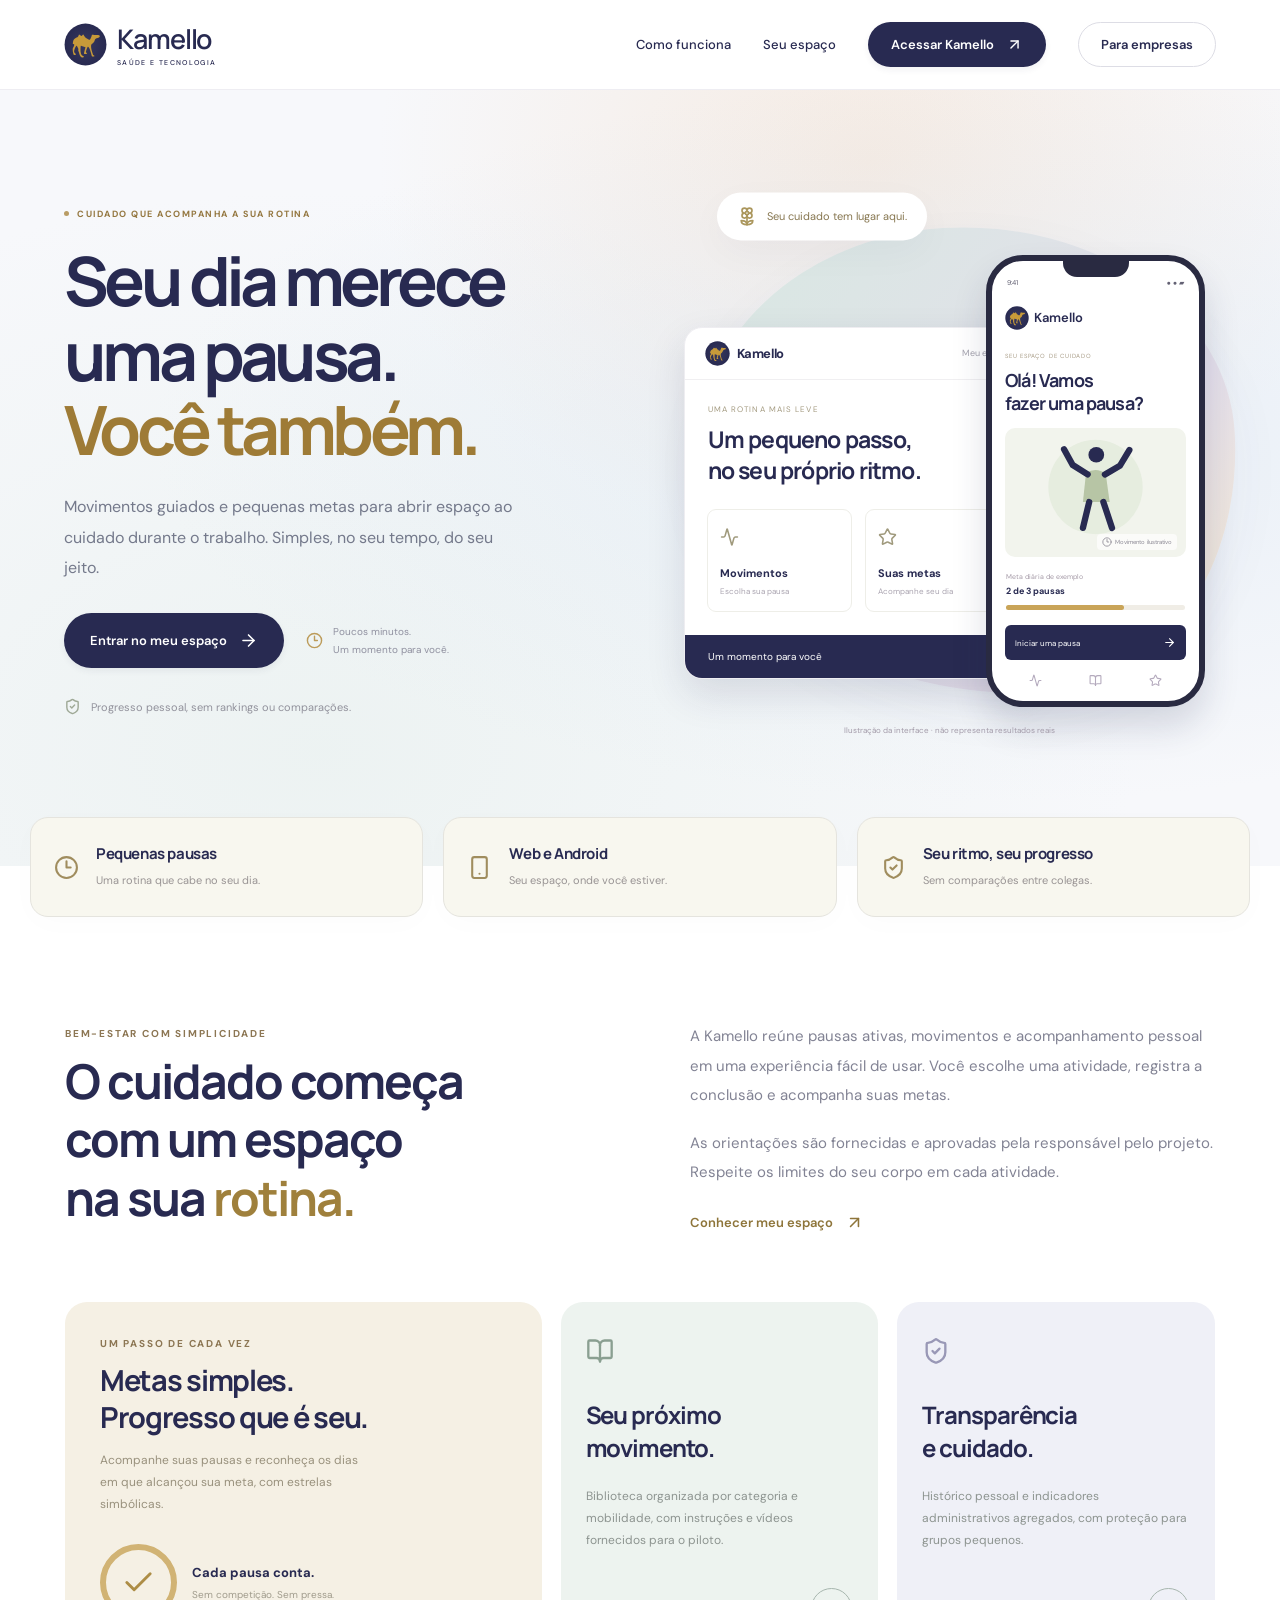
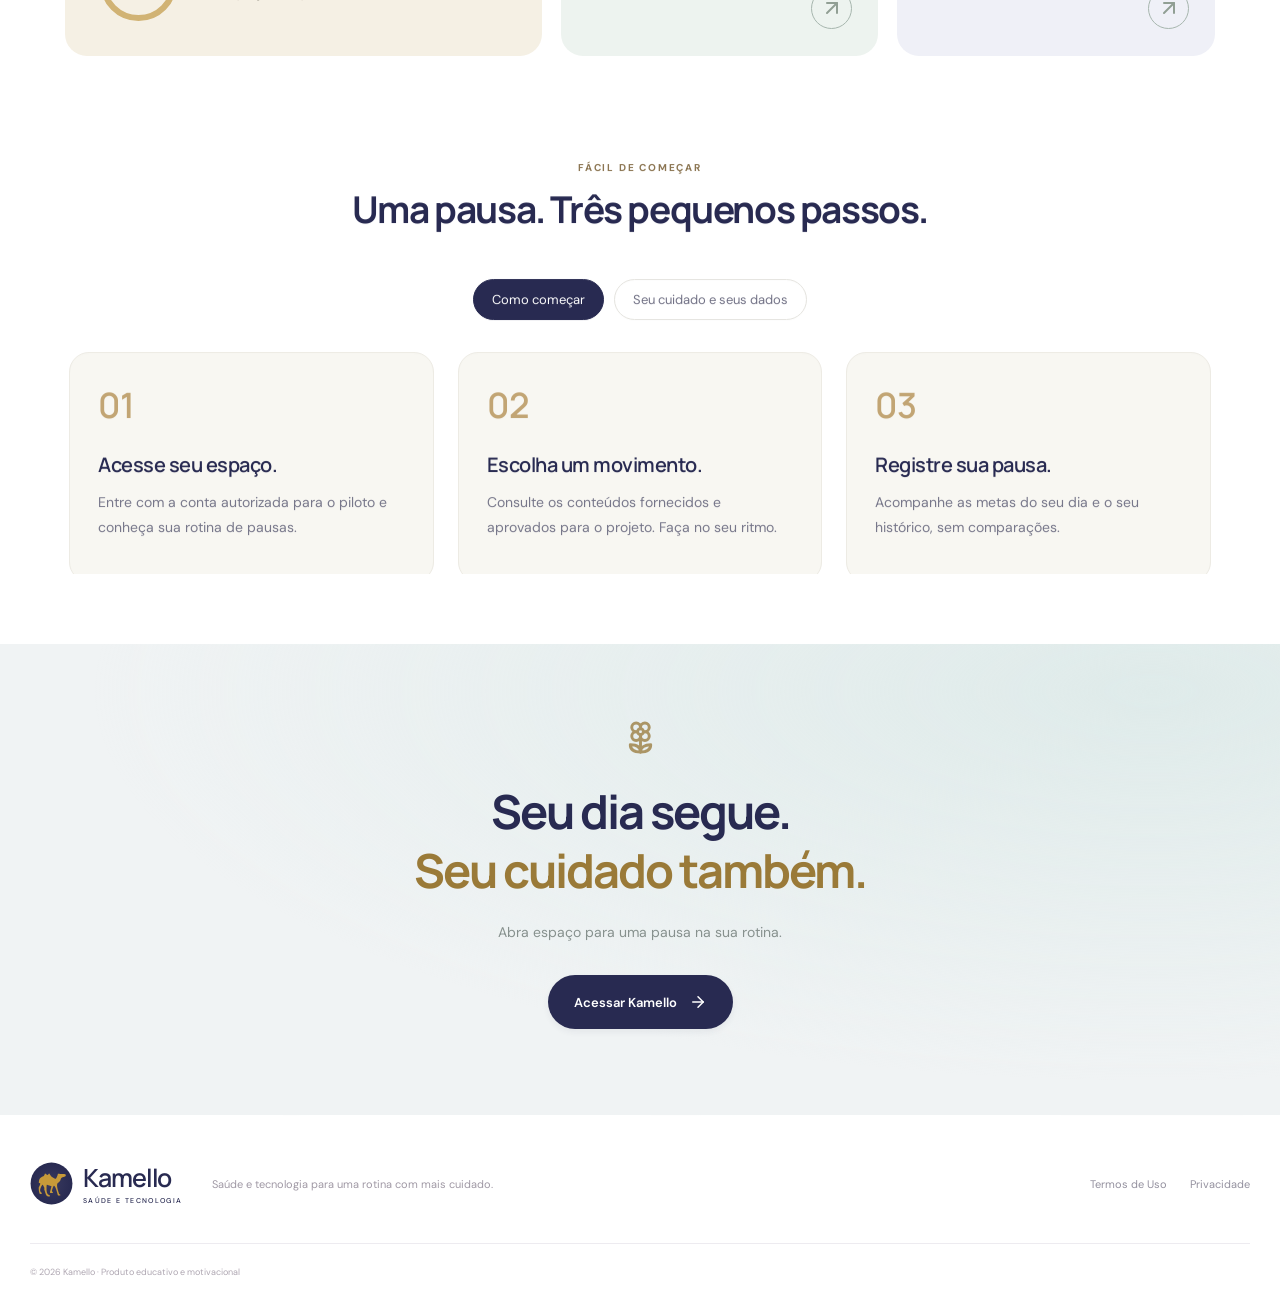
==== commit fff207f7: "Add files via upload" ====
--- a/index.html
+++ b/index.html
@@ -1,4 +1,4 @@
-<!doctype html><html lang="pt-BR"><head><meta http-equiv="Content-Security-Policy" content="connect-src 'self'; object-src 'none'; base-uri 'self'"><meta charset="UTF-8"/><meta name="viewport" content="width=device-width,initial-scale=1,viewport-fit=cover"/><meta name="theme-color" content="#282a51"/><meta name="description" content="Kamello. Pausas ativas e cuidado que cabem no seu dia."/><title>Kamello | Saúde e tecnologia</title>  <script type="module" crossorigin src="./assets/app-CVI6_7uD.js"></script>
-  <link rel="modulepreload" crossorigin href="./assets/modulepreload-polyfill-B5Qt9EMX.js">
-  <link rel="stylesheet" crossorigin href="./assets/app-C121-s7s.css">
-</head><body><div id="root"></div></body></html>
+<!doctype html><html lang="pt-BR"><head><meta http-equiv="Content-Security-Policy" content="connect-src 'self'; object-src 'none'; base-uri 'self'"><meta charset="UTF-8"/><meta name="viewport" content="width=device-width,initial-scale=1,viewport-fit=cover"/><meta name="theme-color" content="#282a51"/><meta name="description" content="Kamello. Pausas ativas e cuidado que cabem no seu dia."/><title>Kamello | Saúde e tecnologia</title>  <script type="module" crossorigin src="./assets/app-CVI6_7uD-imersivo.js"></script>
+  <link rel="modulepreload" crossorigin href="./assets/modulepreload-polyfill-B5Qt9EMX.js">
+  <link rel="stylesheet" crossorigin href="./assets/app-C121-s7s.css">
+</head><body><div id="root"></div></body></html>
